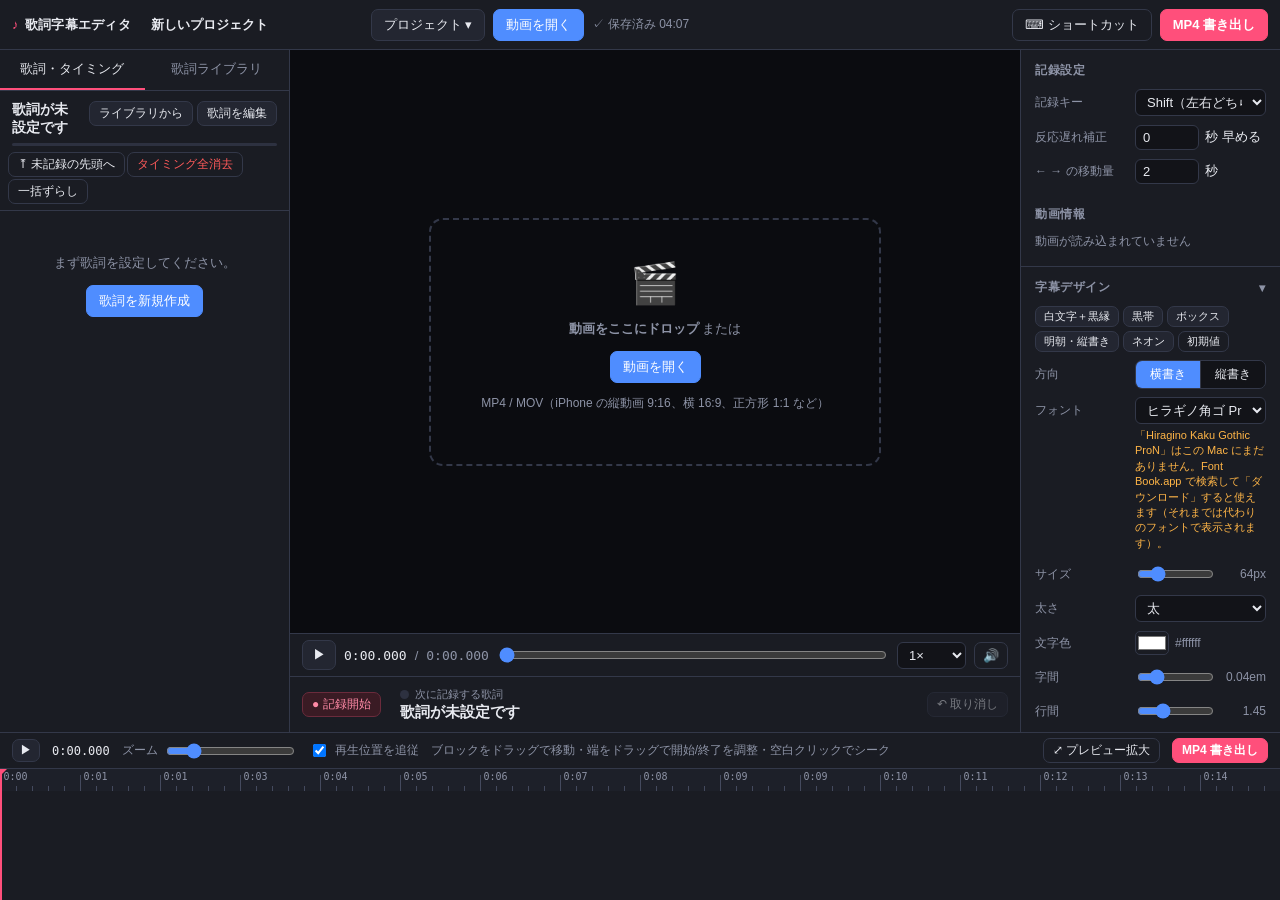
==== index.html @ df675a6c "Add files via upload" ====
<!doctype html>
<html lang="ja">
<head>
<meta charset="utf-8">
<meta name="viewport" content="width=device-width, initial-scale=1, viewport-fit=cover">
<meta name="theme-color" content="#121318">
<meta name="apple-mobile-web-app-capable" content="yes">
<meta name="mobile-web-app-capable" content="yes">
<meta name="apple-mobile-web-app-status-bar-style" content="black-translucent">
<meta name="apple-mobile-web-app-title" content="歌詞字幕">
<link rel="manifest" href="manifest.webmanifest">
<link rel="apple-touch-icon" href="icons/apple-touch-icon.png">
<link rel="icon" type="image/png" href="icons/icon-192.png">
<title>歌詞字幕エディタ</title>
<link rel="stylesheet" href="css/app.css">
<script src="vendor/mp4box.all.min.js"></script>
<script src="vendor/mp4-muxer.min.js"></script>
<script type="module" src="js/app.js"></script>
</head>
<body>
<div id="app">
  <header class="topbar">
    <div class="brand">歌詞字幕エディタ</div>
    <input id="projectName" class="project-name" placeholder="プロジェクト名" title="プロジェクト名">
    <div class="menu-wrap">
      <button id="btnProjectMenu" class="btn">プロジェクト ▾</button>
      <div id="projectMenu" class="menu" hidden>
        <button data-act="newProject">新規プロジェクト</button>
        <button data-act="openProjects">プロジェクトを開く…</button>
        <button data-act="save">保存 <kbd>⌘/Ctrl+S</kbd></button>
        <hr>
        <button data-act="exportJson">プロジェクトをJSONで書き出し</button>
        <button data-act="importJson">JSONから読み込み…</button>
        <hr>
        <button data-act="exportSrt">字幕を SRT で書き出し</button>
        <button data-act="exportAss">字幕を ASS で書き出し</button>
      </div>
    </div>
    <button id="btnOpenVideo" class="btn primary">動画を開く</button>
    <span id="saveState" class="save-state">—</span>
    <div class="spacer"></div>
    <button id="btnHelp" class="btn ghost" title="ショートカット">⌨ ショートカット</button>
    <button id="btnExport" class="btn accent">MP4 書き出し</button>
  </header>

  <main class="workspace">
    <!-- 左：歌詞とタイミング -->
    <aside class="panel left" id="leftPanel">
      <div class="tabs">
        <button class="tab active" data-tab="timing">歌詞・タイミング</button>
        <button class="tab" data-tab="library">歌詞ライブラリ</button>
      </div>
      <section class="tab-body" data-tab="timing">
        <div class="lyric-head">
          <div>
            <div id="lyricTitle" class="lyric-title">歌詞が未設定です</div>
            <div id="recordStatus" class="muted small"></div>
          </div>
          <div class="row-btns">
            <button id="btnPickLyrics" class="btn sm">ライブラリから</button>
            <button id="btnEditLines" class="btn sm">歌詞を編集</button>
          </div>
        </div>
        <div class="progress-line"><div id="recordProgress"></div></div>
        <div class="lyric-tools">
          <button id="btnCursorTop" class="btn sm ghost" title="記録位置を最初の未記録行へ">⤒ 未記録の先頭へ</button>
          <button id="btnClearTimings" class="btn sm ghost danger" title="すべてのタイミングを消去">タイミング全消去</button>
          <button id="btnShiftAll" class="btn sm ghost" title="全タイミングを一括でずらす">一括ずらし</button>
        </div>
        <ol id="lineList" class="line-list"></ol>
        <div id="lineEmpty" class="empty-hint" hidden>
          <p>まず歌詞を設定してください。</p>
          <button class="btn primary" id="btnEmptyNew">歌詞を新規作成</button>
        </div>
      </section>
      <section class="tab-body" data-tab="library" hidden>
        <div class="lib-head">
          <button id="btnNewLyrics" class="btn primary sm">＋ 新しい歌詞</button>
          <input id="libSearch" type="search" placeholder="検索">
        </div>
        <ul id="libraryList" class="lib-list"></ul>
      </section>
    </aside>

    <!-- 中央：プレビュー -->
    <section class="center">
      <div id="stageWrap" class="stage-wrap">
        <div id="stage" class="stage" hidden>
          <video id="video" playsinline preload="auto"></video>
          <div id="overlay" class="overlay"></div>
          <div id="recordFlash" class="record-flash"></div>
          <div class="rec-badge">● REC</div>
        </div>
        <div id="dropHint" class="drop-hint">
          <div class="drop-icon">🎬</div>
          <p><b>動画をここにドロップ</b> または</p>
          <button class="btn primary" id="btnOpenVideo2">動画を開く</button>
          <p class="muted small">MP4 / MOV（iPhone の縦動画 9:16、横 16:9、正方形 1:1 など）</p>
        </div>
        <div id="reloadBanner" class="reload-banner" hidden></div>
      </div>
      <div class="transport">
        <button id="btnPlay" class="btn icon" title="再生/一時停止 (Space)">▶</button>
        <span id="timeCur" class="time">0:00.000</span><span class="muted">/</span><span id="timeDur" class="time muted">0:00.000</span>
        <input id="seek" type="range" min="0" max="1000" step="1" value="0" class="seek">
        <select id="rate" title="再生速度">
          <option value="0.5">0.5×</option><option value="0.75">0.75×</option><option value="1" selected>1×</option><option value="1.25">1.25×</option><option value="1.5">1.5×</option>
        </select>
        <button id="btnMute" class="btn icon ghost" title="ミュート">🔊</button>
      </div>
      <div class="record-bar" id="recordBar">
        <button id="btnRecord" class="btn sm rec">● 記録開始</button>
        <button id="btnTap" class="tap-btn" type="button" tabindex="-1">
          <span class="tap-label"><span class="rec-dot"></span><span id="recordHint">次に記録する歌詞</span><kbd id="recordKeyLabel" hidden>Shift</kbd></span>
          <span id="nextLyric" class="next-lyric">—</span>
        </button>
        <button id="btnUndo" class="btn sm" title="直前の操作を取り消す（⌘/Ctrl+Z）">↶ 取り消し</button>
      </div>
    </section>

    <!-- 右：デザイン -->
    <aside class="panel right" id="rightPanel">
      <div class="panel-title">記録設定</div>
      <div class="style-panel">
        <label class="field"><span>記録キー</span>
          <select id="recordKey">
            <option value="Shift">Shift（左右どちらでも）</option>
            <option value="Enter">Enter</option>
            <option value="KeyJ">J</option>
            <option value="KeyF">F</option>
            <option value="Tab">Tab</option>
          </select>
        </label>
        <label class="field"><span>反応遅れ補正</span>
          <span class="inline"><input id="recordOffset" type="number" step="0.01" min="0" max="1"> 秒 早める</span>
        </label>
        <label class="field"><span>← → の移動量</span>
          <span class="inline"><input id="seekStep" type="number" step="0.5" min="0.1" max="30"> 秒</span>
        </label>
      </div>
      <div class="panel-title">動画情報</div>
      <div id="videoInfo" class="style-panel small muted">動画が読み込まれていません</div>
      <button type="button" class="panel-title collapsible" id="styleTitle" title="クリックで開閉">字幕デザイン<span class="chev">▾</span></button>
      <div id="stylePanel" class="style-panel"></div>
    </aside>
  </main>

  <!-- 下：タイムライン -->
  <footer class="timeline-area">
    <div class="tl-toolbar">
      <button id="btnPlay2" class="btn icon sm" title="再生/一時停止">▶</button>
      <span id="tlTime" class="time small">0:00.000</span>
      <label class="small muted">ズーム <input id="tlZoom" type="range" min="10" max="400" value="80"></label>
      <label class="small muted"><input id="tlFollow" type="checkbox" checked> 再生位置を追従</label>
      <span class="muted small tl-hint">ブロックをドラッグで移動・端をドラッグで開始/終了を調整・空白クリックでシーク</span>
      <div class="spacer"></div>
      <button id="btnCompact" class="btn sm ghost" title="タイムラインを縮めてプレビューを大きくする">⤢ プレビュー拡大</button>
      <button id="btnExport2" class="btn accent sm">MP4 書き出し</button>
    </div>
    <div id="timeline" class="timeline" tabindex="-1">
      <div id="tlInner" class="tl-inner">
        <canvas id="tlRuler" class="tl-ruler"></canvas>
        <canvas id="tlWave" class="tl-wave"></canvas>
        <div id="tlCues" class="tl-cues"></div>
        <div id="tlPlayhead" class="tl-playhead"></div>
      </div>
    </div>
  </footer>
</div>

<!-- モーダル -->
<div id="modal" class="modal" hidden>
  <div class="modal-card" id="modalCard"></div>
</div>
<div id="toast" class="toast"></div>
<input type="file" id="fileVideo" accept="video/mp4,video/quicktime,.mp4,.mov,.m4v" hidden>
<input type="file" id="fileJson" accept="application/json,.json" hidden>
<input type="file" id="fileFont" accept=".ttf,.otf,.woff,.woff2" hidden>
</body>
</html>
---- css/app.css ----
:root {
  --bg: #121318; --bg2: #1a1c23; --bg3: #232631; --bg4: #2d3140; --line: #333849;
  --fg: #e8eaf0; --muted: #8d93a6; --accent: #ff4f7b; --primary: #4f8dff; --ok: #35c98a; --warn: #ffb547; --danger: #ff5a5a;
  --cue: #4f8dff; --cue-sel: #ff4f7b;
  --left-w: 330px; --right-w: 300px; --tl-h: 168px;
  font-family: -apple-system, BlinkMacSystemFont, "Hiragino Sans", "Hiragino Kaku Gothic ProN", "Yu Gothic UI", "Segoe UI", sans-serif;
  font-size: 13px; color: var(--fg); background: var(--bg);
}
* { box-sizing: border-box; }
html, body { margin: 0; height: 100%; background: var(--bg); overflow: hidden; }
button, input, select, textarea { font: inherit; color: inherit; }
[hidden] { display: none !important; }
kbd { font-family: ui-monospace, SFMono-Regular, Menlo, monospace; font-size: 11px; background: var(--bg4); border: 1px solid var(--line); border-bottom-width: 2px; border-radius: 4px; padding: 0 5px; }
.muted { color: var(--muted); }
.small { font-size: 12px; }
.spacer { flex: 1; }

.btn { background: var(--bg3); border: 1px solid var(--line); border-radius: 7px; padding: 6px 12px; cursor: pointer; white-space: nowrap; transition: background .12s, border-color .12s; }
.btn:hover { background: var(--bg4); }
.btn:disabled { opacity: .45; cursor: default; }
.btn.sm { padding: 3px 9px; font-size: 12px; }
.btn.primary { background: var(--primary); border-color: var(--primary); color: #fff; }
.btn.primary:hover { filter: brightness(1.1); }
.btn.accent { background: var(--accent); border-color: var(--accent); color: #fff; font-weight: 600; }
.btn.accent:hover { filter: brightness(1.1); }
.btn.ghost { background: transparent; }
.btn.ghost:hover { background: var(--bg3); }
.btn.danger { color: var(--danger); }
.btn.icon { width: 34px; padding: 5px 0; text-align: center; }
.btn.icon.sm { width: 28px; padding: 2px 0; }
.btn.rec { background: #3a1b24; border-color: #6b2b3c; color: #ff8aa6; }

input[type=text], input[type=number], input[type=search], input:not([type]), select, textarea {
  background: var(--bg); border: 1px solid var(--line); border-radius: 6px; padding: 4px 7px; outline: none;
}
input:focus, select:focus, textarea:focus { border-color: var(--primary); }
input[type=range] { accent-color: var(--primary); }
input[type=color] { width: 34px; height: 24px; padding: 0; border: 1px solid var(--line); border-radius: 5px; background: none; cursor: pointer; }

#app { display: grid; grid-template-rows: 50px 1fr var(--tl-h); grid-template-columns: minmax(0, 1fr); height: 100vh; height: 100dvh; padding: env(safe-area-inset-top) env(safe-area-inset-right) 0 env(safe-area-inset-left); }

/* ヘッダー */
.topbar { display: flex; align-items: center; gap: 8px; padding: 0 12px; background: var(--bg2); border-bottom: 1px solid var(--line); min-width: 0; }
.brand { font-weight: 700; letter-spacing: .02em; margin-right: 4px; white-space: nowrap; }
.brand::before { content: "♪"; color: var(--accent); margin-right: 6px; }
.project-name { width: 220px; min-width: 80px; background: transparent !important; border-color: transparent !important; font-weight: 600; }
.project-name:hover, .project-name:focus { border-color: var(--line) !important; background: var(--bg) !important; }
.save-state { color: var(--muted); font-size: 12px; white-space: nowrap; }
.save-state.dirty { color: var(--warn); }
.menu-wrap { position: relative; }
.menu { position: absolute; top: 110%; left: 0; z-index: 50; background: var(--bg3); border: 1px solid var(--line); border-radius: 8px; padding: 5px; min-width: 250px; box-shadow: 0 10px 30px #0008; }
.menu button { display: flex; justify-content: space-between; width: 100%; text-align: left; background: none; border: 0; padding: 7px 10px; border-radius: 5px; cursor: pointer; }
.menu button:hover { background: var(--bg4); }
.menu hr { border: 0; border-top: 1px solid var(--line); margin: 4px 0; }

/* ワークスペース */
.workspace { display: flex; min-height: 0; }
.panel { background: var(--bg2); display: flex; flex-direction: column; min-height: 0; overflow: hidden; }
.panel.left { width: var(--left-w); border-right: 1px solid var(--line); flex-shrink: 0; }
.panel.right { width: var(--right-w); border-left: 1px solid var(--line); overflow-y: auto; flex-shrink: 0; }
.tabs { display: flex; border-bottom: 1px solid var(--line); }
.tab { flex: 1; background: none; border: 0; border-bottom: 2px solid transparent; padding: 10px 0; cursor: pointer; color: var(--muted); }
.tab.active { color: var(--fg); border-bottom-color: var(--accent); }
.tab-body { display: flex; flex-direction: column; flex: 1; min-height: 0; }
.panel-title { font-weight: 700; padding: 12px 14px 6px; font-size: 12px; color: var(--muted); letter-spacing: .05em; }

/* 歌詞・タイミング */
.lyric-head { display: flex; justify-content: space-between; gap: 8px; padding: 10px 12px 6px; align-items: flex-start; }
.lyric-title { font-weight: 700; font-size: 14px; word-break: break-all; }
.row-btns { display: flex; gap: 4px; flex-shrink: 0; }
.progress-line { height: 3px; background: var(--bg4); margin: 0 12px; border-radius: 2px; overflow: hidden; }
.progress-line > div { height: 100%; background: var(--ok); width: 0; transition: width .2s; }
.lyric-tools { display: flex; gap: 2px; padding: 6px 8px; border-bottom: 1px solid var(--line); flex-wrap: wrap; }
.line-list { list-style: none; margin: 0; padding: 4px 6px 30px; overflow-y: auto; flex: 1; }
.line { border-radius: 7px; padding: 6px 8px; margin: 2px 0; cursor: pointer; border: 1px solid transparent; position: relative; }
.line:hover { background: var(--bg3); }
.line.selected { background: var(--bg3); border-color: var(--line); }
.line.cursor { box-shadow: inset 3px 0 0 var(--accent); }
.line.active { background: #1f2c45; }
.line.dragging { opacity: .4; }
.line.drop-before { border-top: 2px solid var(--primary); }
.line-main { display: flex; gap: 8px; align-items: baseline; }
.line-no { color: var(--muted); font-size: 11px; width: 22px; text-align: right; flex-shrink: 0; font-variant-numeric: tabular-nums; }
.line-dot { width: 8px; height: 8px; border-radius: 50%; background: var(--bg4); flex-shrink: 0; align-self: center; }
.line.recorded .line-dot { background: var(--ok); }
.line.cursor .line-dot { background: var(--accent); animation: pulse 1.2s infinite; }
@keyframes pulse { 50% { opacity: .35; } }
.line-text { flex: 1; word-break: break-all; line-height: 1.45; }
.line-time { font-family: ui-monospace, Menlo, monospace; font-size: 11px; color: var(--muted); white-space: nowrap; font-variant-numeric: tabular-nums; }
.line.recorded .line-time { color: #9fd9bf; }
.line-handle { cursor: grab; color: var(--muted); padding: 0 2px; user-select: none; }
.line-edit { margin-top: 7px; display: grid; gap: 6px; cursor: default; }
.adj { display: grid; grid-template-columns: 34px 1fr; align-items: center; gap: 6px; }
.adj-label { color: var(--muted); font-size: 11px; }
.adj-row { display: flex; gap: 3px; align-items: center; flex-wrap: wrap; }
.adj-row input { width: 78px; font-family: ui-monospace, Menlo, monospace; font-size: 12px; text-align: center; }
.adj-row .btn { padding: 2px 6px; font-size: 11px; }
.line-actions { display: flex; gap: 3px; flex-wrap: wrap; }
.line-actions .btn { padding: 2px 7px; font-size: 11px; }
.inline-edit { width: 100%; }
.empty-hint { padding: 30px 16px; text-align: center; color: var(--muted); }

/* ライブラリ */
.lib-head { display: flex; gap: 6px; padding: 10px; border-bottom: 1px solid var(--line); }
.lib-head input { flex: 1; min-width: 0; }
.lib-list { list-style: none; margin: 0; padding: 6px; overflow-y: auto; flex: 1; }
.lib-item { padding: 9px 10px; border-radius: 8px; border: 1px solid var(--line); margin-bottom: 6px; background: var(--bg); }
.lib-item.in-use { border-color: var(--primary); }
.lib-item-title { font-weight: 700; word-break: break-all; }
.lib-item-sub { color: var(--muted); font-size: 11px; margin: 2px 0 6px; }
.lib-item-preview { color: var(--muted); font-size: 12px; white-space: nowrap; overflow: hidden; text-overflow: ellipsis; margin-bottom: 7px; }
.lib-item-btns { display: flex; gap: 3px; flex-wrap: wrap; }
.lib-item-btns .btn { padding: 2px 7px; font-size: 11px; }

/* 中央 */
.center { flex: 1; display: flex; flex-direction: column; min-width: 0; min-height: 0; background: #0b0c10; }
.stage-wrap { flex: 1; position: relative; min-height: 0; display: flex; align-items: center; justify-content: center; overflow: hidden; padding: 10px; }
.stage { position: relative; background: #000; box-shadow: 0 0 0 1px #ffffff14, 0 10px 40px #000a; overflow: hidden; }
.stage video { position: absolute; inset: 0; width: 100%; height: 100%; object-fit: fill; display: block; }
.overlay { position: absolute; inset: 0; pointer-events: none; overflow: hidden; }
.overlay .cue { position: absolute; transform-origin: center center; will-change: transform, opacity; }
.record-flash { position: absolute; inset: 0; pointer-events: none; box-shadow: inset 0 0 0 0 var(--accent); transition: box-shadow .35s; }
.record-flash.on { box-shadow: inset 0 0 0 4px var(--accent); transition: none; }
.drop-hint { text-align: center; color: var(--muted); border: 2px dashed var(--line); border-radius: 14px; padding: 40px 50px; }
.drop-hint .drop-icon { font-size: 40px; }
.stage-wrap.dragover .drop-hint, .stage-wrap.dragover .stage { outline: 3px dashed var(--primary); }
.reload-banner { position: absolute; top: 12px; left: 50%; transform: translateX(-50%); background: #3b2f12; border: 1px solid #806221; color: #ffe2a3; padding: 10px 14px; border-radius: 9px; display: flex; gap: 10px; align-items: center; z-index: 5; max-width: 90%; flex-wrap: wrap; }
.transport { display: flex; align-items: center; gap: 8px; padding: 6px 12px; background: var(--bg2); border-top: 1px solid var(--line); }
.time { font-family: ui-monospace, Menlo, monospace; font-variant-numeric: tabular-nums; }
.seek { flex: 1; min-width: 60px; }
.record-bar { display: flex; align-items: stretch; gap: 8px; padding: 6px 12px; background: var(--bg2); border-top: 1px solid var(--line); min-height: 44px; }
.record-bar > .btn { align-self: center; }
.record-bar.done .next-lyric { color: var(--ok); }
/* 次の歌詞の表示 兼 記録ボタン（記録モード中だけ押せる） */
.tap-btn { flex: 1; min-width: 0; display: flex; flex-direction: column; justify-content: center; gap: 1px; text-align: left; background: transparent; border: 1px solid transparent; border-radius: 9px; padding: 3px 10px; pointer-events: none; touch-action: manipulation; -webkit-user-select: none; user-select: none; -webkit-tap-highlight-color: transparent; }
.tap-label { display: flex; align-items: center; gap: 6px; font-size: 11px; color: var(--muted); }
#app.recording .tap-btn { pointer-events: auto; cursor: pointer; background: #4a1a2b; border-color: var(--accent); }
#app.recording .tap-btn:active { background: var(--accent); transform: scale(.985); }
#app.recording .tap-label { color: #ffb3c6; font-weight: 700; }
.rec-key { color: var(--muted); font-size: 12px; white-space: nowrap; display: flex; align-items: center; gap: 6px; }
.rec-dot { width: 9px; height: 9px; border-radius: 50%; background: var(--bg4); }
#app.recording .rec-dot { background: var(--accent); animation: pulse 1s infinite; }
#app.recording .record-bar { background: #2a1820; border-top-color: #6b2b3c; }
#app.recording .next-lyric { white-space: normal; }
#app.recording .btn.rec { background: var(--accent); border-color: var(--accent); color: #fff; }
.rec-badge { position: absolute; top: 10px; left: 10px; background: var(--accent); color: #fff; font-weight: 700; font-size: 12px; padding: 3px 8px; border-radius: 5px; pointer-events: none; display: none; animation: pulse 1.2s infinite; }
#app.recording .rec-badge { display: block; }
#app.recording .stage { box-shadow: 0 0 0 2px var(--accent), 0 10px 40px #000a; }
.next-lyric { flex: 1; font-size: 15px; font-weight: 600; white-space: nowrap; overflow: hidden; text-overflow: ellipsis; }

/* 右：スタイル */
.style-panel { padding: 4px 14px 10px; display: grid; gap: 8px; }
.field { display: grid; grid-template-columns: 92px 1fr; align-items: center; gap: 8px; min-height: 26px; }
.field > span:first-child { color: var(--muted); font-size: 12px; }
.field select, .field input[type=text] { width: 100%; min-width: 0; }
.inline { display: flex; align-items: center; gap: 6px; min-width: 0; }
.inline input[type=range] { flex: 1; min-width: 0; }
.inline input[type=number] { width: 64px; }
.inline .val { width: 44px; text-align: right; font-variant-numeric: tabular-nums; color: var(--muted); font-size: 12px; }
.seg { display: flex; border: 1px solid var(--line); border-radius: 7px; overflow: hidden; }
.seg button { flex: 1; background: var(--bg); border: 0; padding: 5px 4px; cursor: pointer; font-size: 12px; }
.seg button + button { border-left: 1px solid var(--line); }
.seg button.on { background: var(--primary); color: #fff; }
.sub-title { font-size: 11px; color: var(--muted); border-top: 1px solid var(--line); padding-top: 8px; margin-top: 2px; font-weight: 700; }
.pos-pad { position: relative; width: 100%; aspect-ratio: 16/10; background: var(--bg); border: 1px solid var(--line); border-radius: 7px; cursor: crosshair; }
.pos-pad .dot { position: absolute; width: 12px; height: 12px; margin: -6px 0 0 -6px; border-radius: 50%; background: var(--accent); box-shadow: 0 0 0 3px #ff4f7b44; pointer-events: none; }
.pos-pad::before, .pos-pad::after { content: ""; position: absolute; background: var(--line); }
.pos-pad::before { left: 50%; top: 0; bottom: 0; width: 1px; }
.pos-pad::after { top: 50%; left: 0; right: 0; height: 1px; }
.preset-row { display: flex; flex-wrap: wrap; gap: 4px; }
.preset-row .btn { padding: 2px 8px; font-size: 11px; }
.preset-row .btn.preset.on { background: var(--primary); border-color: var(--primary); color: #fff; }
.preset-row .btn.preset.on::before { content: "✓ "; }
.panel-title.collapsible { display: flex; justify-content: space-between; align-items: center; width: 100%; background: none; border: 0; border-top: 1px solid var(--line); margin-top: 6px; padding-top: 12px; cursor: pointer; text-align: left; }
.panel-title.collapsible:hover { color: var(--fg); }
.panel-title.collapsible .chev { transition: transform .15s; }
.panel-title.collapsible.closed .chev { transform: rotate(-90deg); }
.font-note { font-size: 11px; color: var(--warn); margin: -4px 0 2px 100px; line-height: 1.4; }

/* タイムライン */
.timeline-area { background: var(--bg2); border-top: 1px solid var(--line); display: flex; flex-direction: column; min-height: 0; }
.tl-toolbar { display: flex; align-items: center; gap: 12px; padding: 5px 12px; border-bottom: 1px solid var(--line); }
.tl-toolbar label { display: flex; align-items: center; gap: 6px; white-space: nowrap; }
.tl-hint { white-space: nowrap; overflow: hidden; text-overflow: ellipsis; min-width: 0; }
.timeline { touch-action: pan-x; flex: 1; overflow-x: auto; overflow-y: hidden; position: relative; outline: none; }
.tl-inner { position: relative; height: 100%; min-width: 100%; }
.tl-ruler { position: absolute; top: 0; left: 0; height: 22px; display: block; }
.tl-wave { position: absolute; top: 22px; left: 0; height: 38px; display: block; opacity: .8; }
.tl-cues { position: absolute; top: 64px; left: 0; right: 0; bottom: 6px; }
.tl-cue { touch-action: none; position: absolute; top: 0; bottom: 0; background: #284477; border: 1px solid var(--cue); border-radius: 5px; color: #dfe9ff; font-size: 12px; padding: 4px 8px; overflow: hidden; white-space: nowrap; text-overflow: ellipsis; cursor: grab; user-select: none; }
.tl-cue.auto-end { border-right-style: dashed; }
.tl-cue.sel { background: #5a2236; border-color: var(--cue-sel); color: #fff; z-index: 2; }
.tl-cue.active { box-shadow: 0 0 0 2px #fff6; }
.tl-cue .h { position: absolute; top: 0; bottom: 0; width: 7px; cursor: ew-resize; }
.tl-cue .h.l { left: 0; } .tl-cue .h.r { right: 0; }
.tl-cue .h:hover { background: #fff3; }
.tl-cue .n { color: #9fb7e8; margin-right: 6px; font-size: 10px; }
.tl-playhead { position: absolute; top: 0; bottom: 0; width: 2px; background: var(--accent); pointer-events: none; z-index: 5; }
.tl-playhead::before { content: ""; position: absolute; top: 0; left: -5px; border: 6px solid transparent; border-top-color: var(--accent); }

#app.compact { --tl-h: 92px; }
#app.compact .tl-wave { display: none; }
#app.compact .tl-cues { top: 26px; bottom: 4px; }
#app.compact .tl-hint { display: none; }

/* モーダル・トースト */
.modal { position: fixed; inset: 0; background: #000a; display: flex; align-items: center; justify-content: center; z-index: 100; padding: 16px; }
.modal-card { background: var(--bg2); border: 1px solid var(--line); border-radius: 14px; width: min(640px, 100%); max-height: calc(100vh - 32px); display: flex; flex-direction: column; box-shadow: 0 20px 60px #000c; }
.modal-card.wide { width: min(860px, 100%); }
.modal-head { padding: 14px 18px; border-bottom: 1px solid var(--line); font-weight: 700; font-size: 15px; display: flex; justify-content: space-between; align-items: center; }
.modal-body { padding: 16px 18px; overflow-y: auto; display: grid; gap: 12px; }
.modal-foot { padding: 12px 18px; border-top: 1px solid var(--line); display: flex; gap: 8px; justify-content: flex-end; align-items: center; flex-wrap: wrap; }
.modal-body label.block { display: grid; gap: 5px; }
.modal-body label.block > span { color: var(--muted); font-size: 12px; }
.modal-body textarea { width: 100%; min-height: 300px; resize: vertical; line-height: 1.7; font-size: 14px; }
.modal-body input[type=text], .modal-body input:not([type]) { width: 100%; }
.bar { height: 10px; background: var(--bg4); border-radius: 5px; overflow: hidden; }
.bar > div { height: 100%; width: 0; background: linear-gradient(90deg, var(--primary), var(--accent)); transition: width .2s; }
.export-log { font-family: ui-monospace, Menlo, monospace; font-size: 11px; color: var(--muted); background: var(--bg); border-radius: 6px; padding: 8px; max-height: 120px; overflow: auto; white-space: pre-wrap; }
.kbd-table { width: 100%; border-collapse: collapse; }
.kbd-table td { padding: 6px 4px; border-bottom: 1px solid var(--line); }
.kbd-table td:first-child { width: 170px; }
.proj-list { list-style: none; margin: 0; padding: 0; display: grid; gap: 6px; }
.proj-list li { display: flex; gap: 8px; align-items: center; padding: 8px 10px; border: 1px solid var(--line); border-radius: 8px; background: var(--bg); }
.proj-list li.current { border-color: var(--primary); }
.proj-list .grow { flex: 1; min-width: 0; }
.toast { position: fixed; left: 50%; bottom: calc(var(--tl-h) + 20px); transform: translateX(-50%) translateY(10px); background: var(--bg4); border: 1px solid var(--line); padding: 9px 16px; border-radius: 9px; opacity: 0; pointer-events: none; transition: opacity .2s, transform .2s; z-index: 200; box-shadow: 0 8px 24px #0009; max-width: 90vw; }
.toast.show { opacity: 1; transform: translateX(-50%); }
.toast.err { border-color: var(--danger); color: #ffc2c2; }

/* レスポンシブ */
@media (max-width: 1280px) { :root { --left-w: 290px; --right-w: 260px; } }
@media (max-width: 1050px) {
  html, body { overflow: auto; }
  #app { display: flex; flex-direction: column; height: auto; min-height: 100vh; }
  .topbar { flex-wrap: wrap; padding: 8px 12px; min-height: 50px; }
  .workspace { display: contents; }
  .center { order: 1; height: 78vh; min-height: 480px; flex: none; }
  .timeline-area { order: 2; height: var(--tl-h); flex: none; }
  .panel.left { order: 3; width: 100%; height: 60vh; border-right: 0; border-top: 1px solid var(--line); flex: none; }
  .panel.right { order: 4; width: 100%; border-left: 0; border-top: 1px solid var(--line); overflow: visible; flex: none; }
  .tl-hint { display: none; }
}

.install-hint { position: fixed; left: 8px; right: 8px; bottom: calc(8px + env(safe-area-inset-bottom)); z-index: 150; display: flex; gap: 10px; align-items: flex-start; background: #1f2c45; border: 1px solid var(--primary); border-radius: 12px; padding: 12px; font-size: 13px; line-height: 1.5; box-shadow: 0 10px 30px #000a; }
.install-hint > div { flex: 1; }

/* スマートフォン（iPhone 縦持ちなど） */
@media (max-width: 700px) {
  :root { --tl-h: 120px; font-size: 14px; }
  .brand, #saveState, #btnHelp { display: none; }
  .topbar { gap: 6px; padding: 6px 8px; }
  .project-name { flex: 1 1 100%; order: -1; width: auto; font-size: 15px; }
  .topbar .btn { padding: 7px 10px; }
  .topbar .spacer { display: none; }
  #btnExport { margin-left: auto; }
  .center { height: auto; min-height: 0; }
  .stage-wrap { height: 52vh; height: 52dvh; min-height: 300px; flex: none; padding: 6px; }
  .transport { flex-wrap: wrap; gap: 6px; padding: 6px 8px; }
  .transport .seek { order: 5; flex: 1 1 100%; height: 28px; }
  .record-bar { flex-wrap: wrap; padding: 8px; position: sticky; bottom: 0; z-index: 20; padding-bottom: calc(8px + env(safe-area-inset-bottom)); }
  .tap-btn { order: 3; flex: 1 1 100%; min-height: 56px; }
  #app.recording .tap-btn { min-height: 96px; }
  #app.recording .next-lyric { font-size: 18px; }
  .record-bar > .btn { padding: 8px 14px; font-size: 14px; }
  #btnUndo { margin-left: auto; }
  .tl-toolbar { flex-wrap: wrap; gap: 8px; padding: 5px 8px; }
  .tl-toolbar label:first-of-type { display: none; }
  .panel.left { height: 70vh; height: 70dvh; }
  .line { padding: 9px 8px; }
  .line-handle { display: none; }
  .adj { grid-template-columns: 1fr; gap: 3px; }
  .adj-row .btn { padding: 6px 8px; font-size: 13px; }
  .adj-row input { width: 92px; }
  .line-actions .btn { padding: 6px 9px; font-size: 13px; }
  /* iOS で入力時に画面がズームされないよう 16px 以上にする */
  input, select, textarea { font-size: 16px !important; }
  .field { grid-template-columns: 84px 1fr; }
  .font-note { margin-left: 0; }
  .modal { padding: 0; align-items: flex-end; }
  .modal-card, .modal-card.wide { width: 100%; max-height: 92dvh; border-radius: 16px 16px 0 0; }
  .modal-foot { padding-bottom: calc(12px + env(safe-area-inset-bottom)); }
  .modal-body textarea { min-height: 40dvh; }
  .toast { top: calc(10px + env(safe-area-inset-top)); bottom: auto; }
  #btnPlay2, #tlTime, #btnExport2 { display: none; }
  .kbd-table td:first-child { width: 110px; }
}
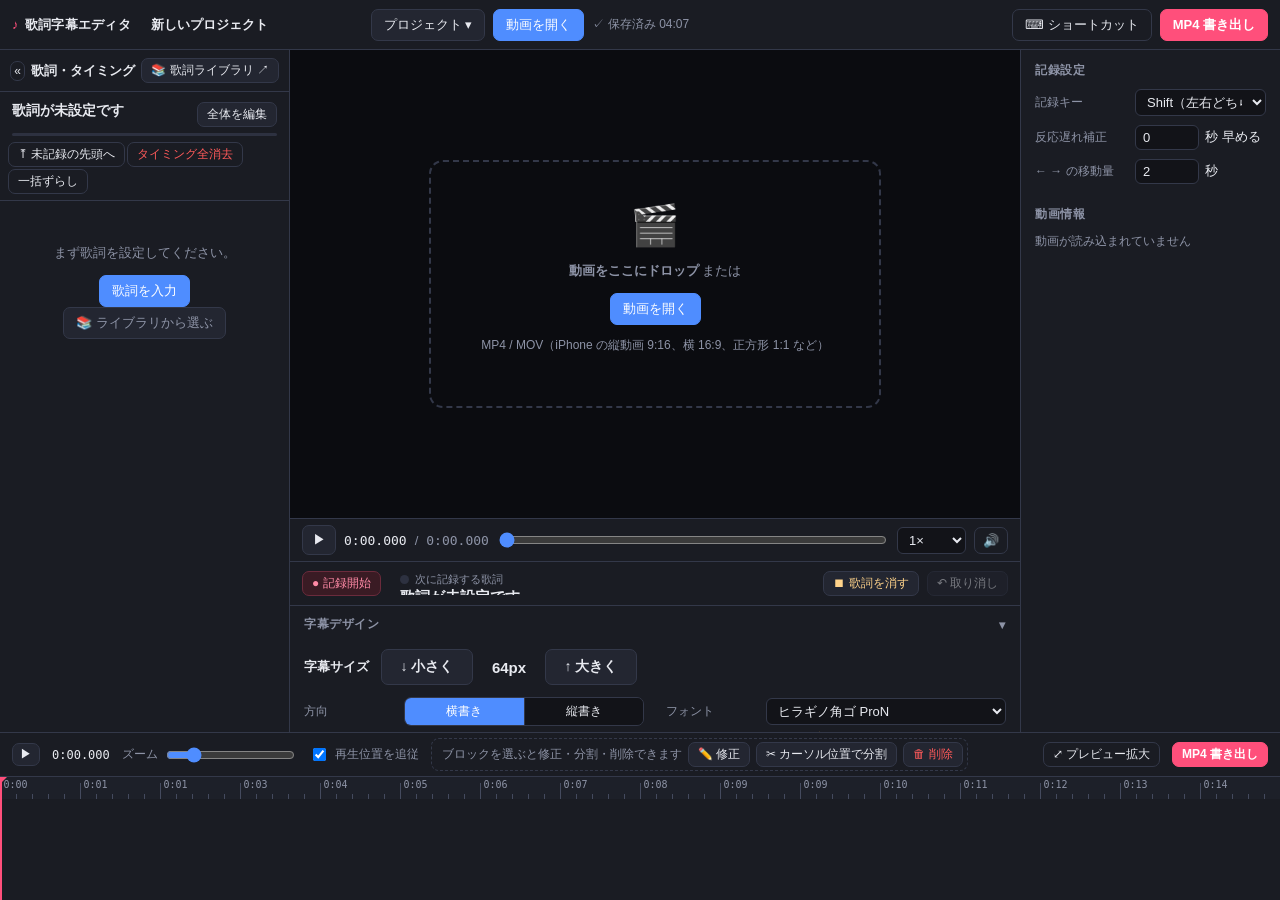
==== commit 0c2f8ed0: "Add files via upload" ====
--- a/index.html
+++ b/index.html
@@ -46,9 +46,10 @@
   <main class="workspace">
     <!-- 左：歌詞とタイミング -->
     <aside class="panel left" id="leftPanel">
-      <div class="tabs">
-        <button class="tab active" data-tab="timing">歌詞・タイミング</button>
-        <button class="tab" data-tab="library">歌詞ライブラリ</button>
+      <div class="left-head">
+        <button id="btnCollapseLeft" class="btn icon sm ghost" title="歌詞・タイミングを縮小 / 展開">«</button>
+        <span class="left-title">歌詞・タイミング</span>
+        <button id="btnOpenLibrary" class="btn sm" title="歌詞ライブラリを別タブで開く">📚 歌詞ライブラリ ↗</button>
       </div>
       <section class="tab-body" data-tab="timing">
         <div class="lyric-head">
@@ -57,8 +58,7 @@
             <div id="recordStatus" class="muted small"></div>
           </div>
           <div class="row-btns">
-            <button id="btnPickLyrics" class="btn sm">ライブラリから</button>
-            <button id="btnEditLines" class="btn sm">歌詞を編集</button>
+            <button id="btnEditLines" class="btn sm" title="歌詞全体をテキストで編集">全体を編集</button>
           </div>
         </div>
         <div class="progress-line"><div id="recordProgress"></div></div>
@@ -70,15 +70,9 @@
         <ol id="lineList" class="line-list"></ol>
         <div id="lineEmpty" class="empty-hint" hidden>
           <p>まず歌詞を設定してください。</p>
-          <button class="btn primary" id="btnEmptyNew">歌詞を新規作成</button>
+          <button class="btn primary" id="btnEmptyNew">歌詞を入力</button>
+          <button class="btn" id="btnEmptyLib">📚 ライブラリから選ぶ</button>
         </div>
-      </section>
-      <section class="tab-body" data-tab="library" hidden>
-        <div class="lib-head">
-          <button id="btnNewLyrics" class="btn primary sm">＋ 新しい歌詞</button>
-          <input id="libSearch" type="search" placeholder="検索">
-        </div>
-        <ul id="libraryList" class="lib-list"></ul>
       </section>
     </aside>
 
@@ -114,7 +108,12 @@
           <span class="tap-label"><span class="rec-dot"></span><span id="recordHint">次に記録する歌詞</span><kbd id="recordKeyLabel" hidden>Shift</kbd></span>
           <span id="nextLyric" class="next-lyric">—</span>
         </button>
+        <button id="btnHideLyric" class="btn sm hide-btn" title="表示中の歌詞をこの時刻で消す（間奏など）。キーボードは E">⏹ 歌詞を消す</button>
         <button id="btnUndo" class="btn sm" title="直前の操作を取り消す（⌘/Ctrl+Z）">↶ 取り消し</button>
+      </div>
+      <div class="design-dock" id="designDock">
+        <button type="button" class="panel-title collapsible" id="styleTitle" title="クリックで開閉">字幕デザイン<span class="chev">▾</span></button>
+        <div id="stylePanel" class="style-panel"></div>
       </div>
     </section>
 
@@ -140,8 +139,6 @@
       </div>
       <div class="panel-title">動画情報</div>
       <div id="videoInfo" class="style-panel small muted">動画が読み込まれていません</div>
-      <button type="button" class="panel-title collapsible" id="styleTitle" title="クリックで開閉">字幕デザイン<span class="chev">▾</span></button>
-      <div id="stylePanel" class="style-panel"></div>
     </aside>
   </main>
 
@@ -152,7 +149,12 @@
       <span id="tlTime" class="time small">0:00.000</span>
       <label class="small muted">ズーム <input id="tlZoom" type="range" min="10" max="400" value="80"></label>
       <label class="small muted"><input id="tlFollow" type="checkbox" checked> 再生位置を追従</label>
-      <span class="muted small tl-hint">ブロックをドラッグで移動・端をドラッグで開始/終了を調整・空白クリックでシーク</span>
+      <div class="tl-sel" id="tlSel">
+        <span class="tl-sel-label" id="tlSelLabel">ブロックを選ぶと修正・分割・削除できます</span>
+        <button id="btnCueEdit" class="btn sm" title="選んだ歌詞の文字を修正">✏️ 修正</button>
+        <button id="btnCueSplit" class="btn sm" title="選んだブロックを赤い線（再生位置）の位置で2つのブロックに分ける">✂ カーソル位置で分割</button>
+        <button id="btnCueDelete" class="btn sm danger" title="選んだ歌詞を削除">🗑 削除</button>
+      </div>
       <div class="spacer"></div>
       <button id="btnCompact" class="btn sm ghost" title="タイムラインを縮めてプレビューを大きくする">⤢ プレビュー拡大</button>
       <button id="btnExport2" class="btn accent sm">MP4 書き出し</button>
--- a/css/app.css
+++ b/css/app.css
@@ -58,11 +58,21 @@
 .panel { background: var(--bg2); display: flex; flex-direction: column; min-height: 0; overflow: hidden; }
 .panel.left { width: var(--left-w); border-right: 1px solid var(--line); flex-shrink: 0; }
 .panel.right { width: var(--right-w); border-left: 1px solid var(--line); overflow-y: auto; flex-shrink: 0; }
-.tabs { display: flex; border-bottom: 1px solid var(--line); }
-.tab { flex: 1; background: none; border: 0; border-bottom: 2px solid transparent; padding: 10px 0; cursor: pointer; color: var(--muted); }
-.tab.active { color: var(--fg); border-bottom-color: var(--accent); }
 .tab-body { display: flex; flex-direction: column; flex: 1; min-height: 0; }
 .panel-title { font-weight: 700; padding: 12px 14px 6px; font-size: 12px; color: var(--muted); letter-spacing: .05em; }
+
+/* 歌詞・タイミング（見出し・縮小表示） */
+.left-head { display: flex; align-items: center; gap: 6px; padding: 8px 10px; border-bottom: 1px solid var(--line); }
+.left-title { flex: 1; font-weight: 700; white-space: nowrap; }
+#app.left-collapsed .panel.left { width: 44px; cursor: pointer; }
+#app.left-collapsed .panel.left .tab-body, #app.left-collapsed #btnOpenLibrary { display: none; }
+#app.left-collapsed .left-head { flex-direction: column; border-bottom: 0; padding: 8px 4px; height: 100%; }
+#app.left-collapsed .left-title { writing-mode: vertical-rl; flex: none; color: var(--muted); letter-spacing: .1em; }
+.text-edit { flex: 1; display: grid; gap: 6px; min-width: 0; }
+.text-edit-btns { display: flex; gap: 4px; flex-wrap: wrap; }
+.line-actions + .line-actions { border-top: 1px dashed var(--line); padding-top: 6px; }
+.hide-btn { color: #ffd38a; }
+#app.recording .hide-btn { background: #3b2f12; border-color: #806221; }
 
 /* 歌詞・タイミング */
 .lyric-head { display: flex; justify-content: space-between; gap: 8px; padding: 10px 12px 6px; align-items: flex-start; }
@@ -112,6 +122,16 @@
 .lib-item-btns { display: flex; gap: 3px; flex-wrap: wrap; }
 .lib-item-btns .btn { padding: 2px 7px; font-size: 11px; }
 
+/* 歌詞ライブラリ（別ページ） */
+body.page-library { overflow: auto; }
+.lib-topbar { position: sticky; top: 0; z-index: 10; padding-top: env(safe-area-inset-top); min-height: 54px; }
+.lib-topbar a.btn { text-decoration: none; color: var(--fg); }
+.lib-page { max-width: 1100px; margin: 0 auto; padding: 16px; padding-bottom: calc(24px + env(safe-area-inset-bottom)); }
+.lib-page-head { display: flex; gap: 10px; align-items: center; margin-bottom: 12px; }
+.lib-page-head input { flex: 1; min-width: 0; }
+.lib-grid { display: grid; grid-template-columns: repeat(auto-fill, minmax(300px, 1fr)); gap: 10px; padding: 0; overflow: visible; }
+.lib-grid .lib-item { margin: 0; }
+
 /* 中央 */
 .center { flex: 1; display: flex; flex-direction: column; min-width: 0; min-height: 0; background: #0b0c10; }
 .stage-wrap { flex: 1; position: relative; min-height: 0; display: flex; align-items: center; justify-content: center; overflow: hidden; padding: 10px; }
@@ -148,6 +168,18 @@
 #app.recording .stage { box-shadow: 0 0 0 2px var(--accent), 0 10px 40px #000a; }
 .next-lyric { flex: 1; font-size: 15px; font-weight: 600; white-space: nowrap; overflow: hidden; text-overflow: ellipsis; }
 
+/* 字幕デザイン（動画のすぐ下） */
+/* PC：プレビューの高さを優先し、残りの高さで字幕デザインをスクロール表示する */
+.design-dock { flex: 0 1 auto; min-height: 44px; max-height: 42vh; overflow-y: auto; background: var(--bg2); border-top: 1px solid var(--line); }
+.center > .stage-wrap { min-height: min(52vh, 560px); }
+.design-dock .panel-title.collapsible { margin-top: 0; border-top: 0; padding: 10px 14px; position: sticky; top: 0; background: var(--bg2); z-index: 2; }
+.design-dock .style-panel { grid-template-columns: repeat(auto-fill, minmax(290px, 1fr)); column-gap: 22px; padding-bottom: 14px; }
+.design-dock .sub-title, .design-dock .preset-row, .design-dock .font-note, .design-dock .size-step { grid-column: 1 / -1; }
+.size-step { display: flex; align-items: center; gap: 8px; padding: 2px 0 4px; }
+.size-step-label { font-weight: 700; margin-right: 4px; }
+.size-btn { min-width: 92px; padding: 8px 12px; font-size: 14px; font-weight: 700; touch-action: manipulation; }
+.size-val { min-width: 56px; text-align: center; font-variant-numeric: tabular-nums; font-weight: 700; font-size: 15px; }
+
 /* 右：スタイル */
 .style-panel { padding: 4px 14px 10px; display: grid; gap: 8px; }
 .field { display: grid; grid-template-columns: 92px 1fr; align-items: center; gap: 8px; min-height: 26px; }
@@ -179,9 +211,13 @@
 
 /* タイムライン */
 .timeline-area { background: var(--bg2); border-top: 1px solid var(--line); display: flex; flex-direction: column; min-height: 0; }
-.tl-toolbar { display: flex; align-items: center; gap: 12px; padding: 5px 12px; border-bottom: 1px solid var(--line); }
+.tl-toolbar { display: flex; align-items: center; gap: 12px; padding: 5px 12px; border-bottom: 1px solid var(--line); flex-wrap: wrap; row-gap: 5px; }
 .tl-toolbar label { display: flex; align-items: center; gap: 6px; white-space: nowrap; }
-.tl-hint { white-space: nowrap; overflow: hidden; text-overflow: ellipsis; min-width: 0; }
+.tl-sel { display: flex; align-items: center; gap: 6px; min-width: 0; flex: 0 1 auto; padding: 3px 4px 3px 10px; border: 1px dashed var(--line); border-radius: 8px; }
+.tl-sel.active { border-style: solid; border-color: var(--cue-sel); background: #2a1820; }
+.tl-sel-label { font-size: 12px; color: var(--muted); white-space: nowrap; overflow: hidden; text-overflow: ellipsis; max-width: 260px; }
+.tl-sel.active .tl-sel-label { color: var(--fg); font-weight: 600; }
+
 .timeline { touch-action: pan-x; flex: 1; overflow-x: auto; overflow-y: hidden; position: relative; outline: none; }
 .tl-inner { position: relative; height: 100%; min-width: 100%; }
 .tl-ruler { position: absolute; top: 0; left: 0; height: 22px; display: block; }
@@ -201,7 +237,6 @@
 #app.compact { --tl-h: 92px; }
 #app.compact .tl-wave { display: none; }
 #app.compact .tl-cues { top: 26px; bottom: 4px; }
-#app.compact .tl-hint { display: none; }
 
 /* モーダル・トースト */
 .modal { position: fixed; inset: 0; background: #000a; display: flex; align-items: center; justify-content: center; z-index: 100; padding: 16px; }
@@ -235,11 +270,13 @@
   #app { display: flex; flex-direction: column; height: auto; min-height: 100vh; }
   .topbar { flex-wrap: wrap; padding: 8px 12px; min-height: 50px; }
   .workspace { display: contents; }
-  .center { order: 1; height: 78vh; min-height: 480px; flex: none; }
+  .center { order: 1; height: auto; flex: none; }
+  .stage-wrap { height: 64vh; height: 64dvh; min-height: 420px; flex: none; }
+  .design-dock { max-height: none; min-height: 0; }
+  .center > .stage-wrap { min-height: 420px; }
   .timeline-area { order: 2; height: var(--tl-h); flex: none; }
   .panel.left { order: 3; width: 100%; height: 60vh; border-right: 0; border-top: 1px solid var(--line); flex: none; }
   .panel.right { order: 4; width: 100%; border-left: 0; border-top: 1px solid var(--line); overflow: visible; flex: none; }
-  .tl-hint { display: none; }
 }
 
 .install-hint { position: fixed; left: 8px; right: 8px; bottom: calc(8px + env(safe-area-inset-bottom)); z-index: 150; display: flex; gap: 10px; align-items: flex-start; background: #1f2c45; border: 1px solid var(--primary); border-radius: 12px; padding: 12px; font-size: 13px; line-height: 1.5; box-shadow: 0 10px 30px #000a; }
@@ -247,7 +284,7 @@
 
 /* スマートフォン（iPhone 縦持ちなど） */
 @media (max-width: 700px) {
-  :root { --tl-h: 120px; font-size: 14px; }
+  :root { --tl-h: 250px; font-size: 14px; }
   .brand, #saveState, #btnHelp { display: none; }
   .topbar { gap: 6px; padding: 6px 8px; }
   .project-name { flex: 1 1 100%; order: -1; width: auto; font-size: 15px; }
@@ -256,6 +293,7 @@
   #btnExport { margin-left: auto; }
   .center { height: auto; min-height: 0; }
   .stage-wrap { height: 52vh; height: 52dvh; min-height: 300px; flex: none; padding: 6px; }
+  .center > .stage-wrap { min-height: 300px; }
   .transport { flex-wrap: wrap; gap: 6px; padding: 6px 8px; }
   .transport .seek { order: 5; flex: 1 1 100%; height: 28px; }
   .record-bar { flex-wrap: wrap; padding: 8px; position: sticky; bottom: 0; z-index: 20; padding-bottom: calc(8px + env(safe-area-inset-bottom)); }
@@ -266,7 +304,15 @@
   #btnUndo { margin-left: auto; }
   .tl-toolbar { flex-wrap: wrap; gap: 8px; padding: 5px 8px; }
   .tl-toolbar label:first-of-type { display: none; }
+  .tl-sel { flex: 1 1 100%; order: -1; flex-wrap: wrap; }
+  .tl-sel-label { flex: 1 1 100%; max-width: none; }
+  .tl-sel .btn { flex: 1; padding: 7px 6px; }
   .panel.left { height: 70vh; height: 70dvh; }
+  #app.left-collapsed .panel.left { width: 100%; height: auto; }
+  #app.left-collapsed .left-head { flex-direction: row; height: auto; }
+  #app.left-collapsed .left-title { writing-mode: horizontal-tb; flex: 1; }
+  .lib-grid { grid-template-columns: 1fr; }
+  .lib-topbar .brand { display: block; }
   .line { padding: 9px 8px; }
   .line-handle { display: none; }
   .adj { grid-template-columns: 1fr; gap: 3px; }
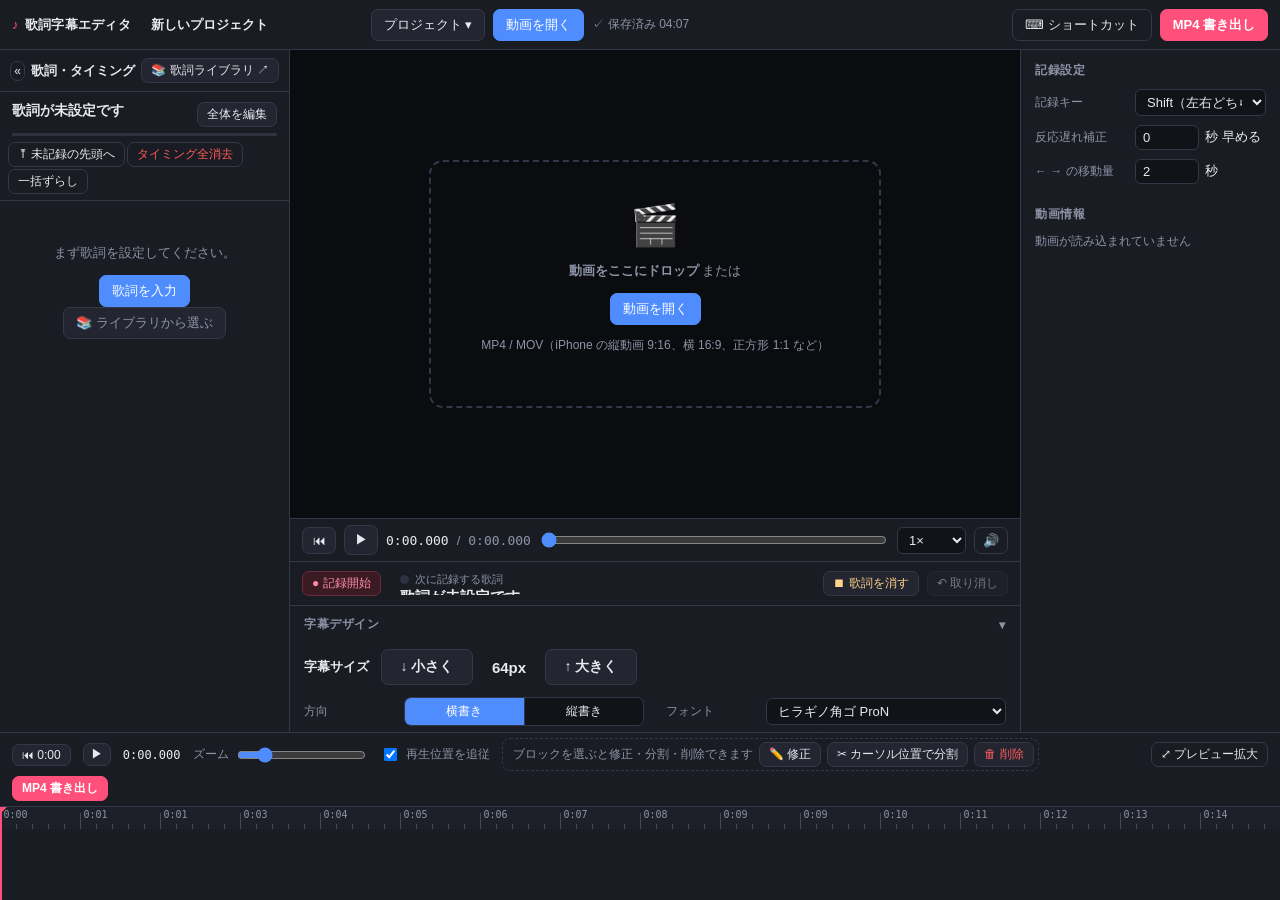
==== commit 237ec01b: "Add files via upload" ====
--- a/index.html
+++ b/index.html
@@ -94,6 +94,7 @@
         <div id="reloadBanner" class="reload-banner" hidden></div>
       </div>
       <div class="transport">
+        <button id="btnToStart" class="btn icon" title="0:00 に戻る">⏮</button>
         <button id="btnPlay" class="btn icon" title="再生/一時停止 (Space)">▶</button>
         <span id="timeCur" class="time">0:00.000</span><span class="muted">/</span><span id="timeDur" class="time muted">0:00.000</span>
         <input id="seek" type="range" min="0" max="1000" step="1" value="0" class="seek">
@@ -145,6 +146,7 @@
   <!-- 下：タイムライン -->
   <footer class="timeline-area">
     <div class="tl-toolbar">
+      <button id="btnToStart2" class="btn sm" title="0:00 に戻る">⏮ 0:00</button>
       <button id="btnPlay2" class="btn icon sm" title="再生/一時停止">▶</button>
       <span id="tlTime" class="time small">0:00.000</span>
       <label class="small muted">ズーム <input id="tlZoom" type="range" min="10" max="400" value="80"></label>
--- a/css/app.css
+++ b/css/app.css
@@ -97,6 +97,12 @@
 @keyframes pulse { 50% { opacity: .35; } }
 .line-text { flex: 1; word-break: break-all; line-height: 1.45; }
 .line-time { font-family: ui-monospace, Menlo, monospace; font-size: 11px; color: var(--muted); white-space: nowrap; font-variant-numeric: tabular-nums; }
+/* 各行の「ここから記録」 */
+.line-rec { flex-shrink: 0; align-self: center; background: transparent; border: 1px solid var(--line); color: var(--muted); border-radius: 999px; font-size: 10px; padding: 1px 7px; cursor: pointer; white-space: nowrap; opacity: 0; transition: opacity .12s; }
+.line:hover .line-rec, .line.selected .line-rec, .line.cursor .line-rec { opacity: 1; }
+.line-rec:hover { border-color: var(--accent); color: #ffb3c6; }
+.line.cursor .line-rec { background: #4a1a2b; border-color: var(--accent); color: #ffb3c6; font-weight: 700; }
+@media (hover: none) { .line-rec { opacity: 1; font-size: 11px; padding: 3px 8px; } }
 .line.recorded .line-time { color: #9fd9bf; }
 .line-handle { cursor: grab; color: var(--muted); padding: 0 2px; user-select: none; }
 .line-edit { margin-top: 7px; display: grid; gap: 6px; cursor: default; }
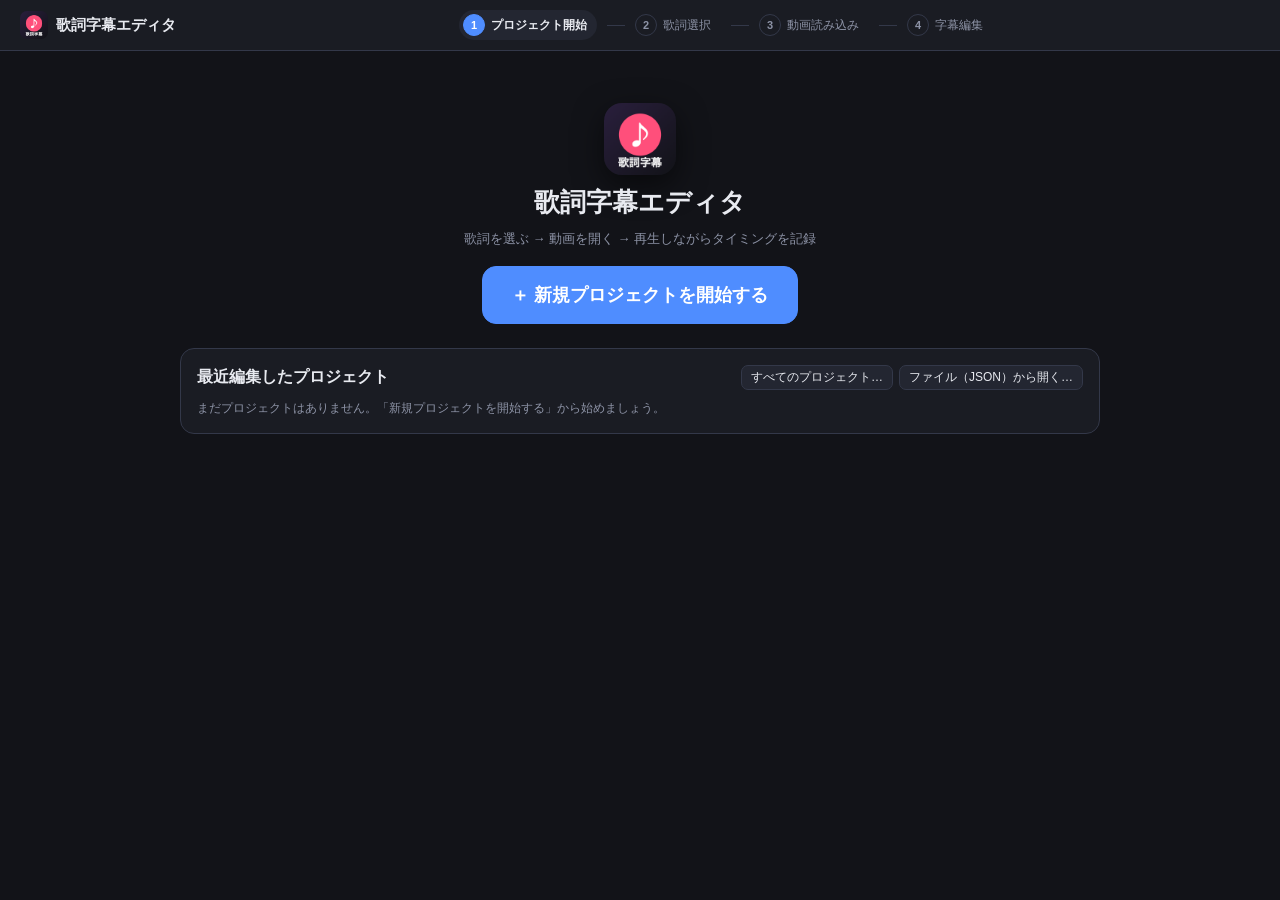
==== commit 57ba06bb: "Add files via upload" ====
--- a/index.html
+++ b/index.html
@@ -20,6 +20,7 @@
 <body>
 <div id="app">
   <header class="topbar">
+    <button id="btnHome" class="btn ghost icon" title="スタート画面へ（新規プロジェクト・保存済みプロジェクト）" aria-label="スタート画面へ">🏠</button>
     <div class="brand">歌詞字幕エディタ</div>
     <input id="projectName" class="project-name" placeholder="プロジェクト名" title="プロジェクト名">
     <div class="menu-wrap">
@@ -36,6 +37,7 @@
         <button data-act="exportAss">字幕を ASS で書き出し</button>
       </div>
     </div>
+    <button id="btnBackVideo" class="btn" title="動画読み込みの画面に戻る（動画の確認・差し替え）">← 動画</button>
     <button id="btnOpenVideo" class="btn primary">動画を開く</button>
     <span id="saveState" class="save-state">—</span>
     <div class="spacer"></div>
@@ -172,6 +174,9 @@
   </footer>
 </div>
 
+<!-- プロジェクト開始フロー（スタート画面・歌詞選択・動画読み込み）。js/flow.js が中身を作る -->
+<div id="flow" class="flow" hidden></div>
+
 <!-- モーダル -->
 <div id="modal" class="modal" hidden>
   <div class="modal-card" id="modalCard"></div>
--- a/css/app.css
+++ b/css/app.css
@@ -137,6 +137,8 @@
 .lib-page-head input { flex: 1; min-width: 0; }
 .lib-grid { display: grid; grid-template-columns: repeat(auto-fill, minmax(300px, 1fr)); gap: 10px; padding: 0; overflow: visible; }
 .lib-grid .lib-item { margin: 0; }
+.lib-bottombar { display: none; }
+.lib-bottombar a.btn { text-decoration: none; color: var(--fg); }
 
 /* 中央 */
 .center { flex: 1; display: flex; flex-direction: column; min-width: 0; min-height: 0; background: #0b0c10; }
@@ -150,7 +152,10 @@
 .drop-hint { text-align: center; color: var(--muted); border: 2px dashed var(--line); border-radius: 14px; padding: 40px 50px; }
 .drop-hint .drop-icon { font-size: 40px; }
 .stage-wrap.dragover .drop-hint, .stage-wrap.dragover .stage { outline: 3px dashed var(--primary); }
-.reload-banner { position: absolute; top: 12px; left: 50%; transform: translateX(-50%); background: #3b2f12; border: 1px solid #806221; color: #ffe2a3; padding: 10px 14px; border-radius: 9px; display: flex; gap: 10px; align-items: center; z-index: 5; max-width: 90%; flex-wrap: wrap; }
+.banner-close { position: absolute; top: 6px; right: 6px; width: 36px; height: 36px; border-radius: 50%; border: 1px solid #806221; background: rgba(0,0,0,.25); color: #ffe2a3; font-size: 16px; line-height: 1; cursor: pointer; }
+.banner-close:hover { background: rgba(0,0,0,.45); }
+.btn.danger-fill { background: var(--danger); border-color: var(--danger); color: #fff; font-weight: 700; }
+.reload-banner { position: absolute; top: 12px; left: 50%; transform: translateX(-50%); background: #3b2f12; border: 1px solid #806221; color: #ffe2a3; padding: 10px 52px 10px 14px; border-radius: 9px; display: flex; gap: 10px; align-items: center; z-index: 5; max-width: 90%; flex-wrap: wrap; }
 .transport { display: flex; align-items: center; gap: 8px; padding: 6px 12px; background: var(--bg2); border-top: 1px solid var(--line); }
 .time { font-family: ui-monospace, Menlo, monospace; font-variant-numeric: tabular-nums; }
 .seek { flex: 1; min-width: 60px; }
@@ -319,6 +324,16 @@
   #app.left-collapsed .left-title { writing-mode: horizontal-tb; flex: 1; }
   .lib-grid { grid-template-columns: 1fr; }
   .lib-topbar .brand { display: block; }
+  /* 歌詞ライブラリ：上部のボタンは隠し、画面下部の固定バーに置く */
+  .lib-topbar #btnBack, .lib-topbar #btnNewLyrics { display: none; }
+  .lib-topbar { justify-content: center; }
+  .lib-bottombar { display: flex; gap: 10px; position: fixed; left: 0; right: 0; bottom: 0; z-index: 30;
+    padding: 10px 12px calc(10px + env(safe-area-inset-bottom)); background: rgba(26, 28, 35, .96);
+    border-top: 1px solid var(--line); -webkit-backdrop-filter: blur(10px); backdrop-filter: blur(10px); }
+  .lib-bottombar .btn { flex: 1; min-height: 50px; display: flex; align-items: center; justify-content: center; font-size: 16px; font-weight: 700; border-radius: 12px; }
+  /* 固定バーの分だけ下に余白を取り、最後の歌詞がバーに隠れないようにする */
+  .lib-page { padding-bottom: calc(96px + env(safe-area-inset-bottom)); }
+  .page-library .toast { bottom: auto; top: calc(10px + env(safe-area-inset-top)); }
   .line { padding: 9px 8px; }
   .line-handle { display: none; }
   .adj { grid-template-columns: 1fr; gap: 3px; }
@@ -337,3 +352,141 @@
   #btnPlay2, #tlTime, #btnExport2 { display: none; }
   .kbd-table td:first-child { width: 110px; }
 }
+
+/* セクション（Aメロ・サビなど） */
+.sec-head { list-style: none; margin: 10px 0 2px; padding: 3px 8px; font-size: 11px; font-weight: 700; color: #ffaa3c; border-bottom: 1px solid #ffaa3c55; cursor: pointer; }
+.sec-head:first-child { margin-top: 2px; }
+.sec-head:hover { background: #ffaa3c14; }
+.lib-item-secs { display: flex; flex-wrap: wrap; gap: 4px; margin-bottom: 6px; }
+.sec-chip { font-size: 10px; color: #ffaa3c; border: 1px solid #ffaa3c66; border-radius: 999px; padding: 0 7px; }
+.ex-secs { display: flex; flex-direction: column; gap: 6px; border: 1px solid var(--line); border-radius: 10px; padding: 10px; margin-bottom: 10px; }
+.ex-sec { display: flex; align-items: center; gap: 8px; flex-wrap: wrap; }
+.ex-sec.off { opacity: .5; }
+.ex-results { list-style: none; margin: 0; padding: 0; display: flex; flex-direction: column; gap: 6px; }
+.ex-results li { display: flex; justify-content: space-between; align-items: center; gap: 8px; flex-wrap: wrap; border-bottom: 1px solid var(--line); padding-bottom: 6px; }
+
+/* ============================================================
+   プロジェクト開始フロー（スタート画面・歌詞選択・動画読み込み）
+   ============================================================ */
+body.flow-open { overflow: hidden !important; }
+.flow { position: fixed; inset: 0; z-index: 60; background: var(--bg); overflow: hidden; }
+.flow-wrap { height: 100%; display: flex; flex-direction: column; }
+.flow-head { display: flex; align-items: center; gap: 16px; padding: 10px 20px; padding-top: calc(10px + env(safe-area-inset-top)); border-bottom: 1px solid var(--line); background: var(--bg2); flex: none; }
+.flow-brand { display: flex; align-items: center; gap: 8px; font-weight: 700; font-size: 15px; white-space: nowrap; }
+.flow-brand img { border-radius: 7px; }
+.stepper { display: flex; gap: 6px; list-style: none; margin: 0 auto; padding: 0; }
+.stepper li { display: flex; align-items: center; gap: 6px; color: var(--muted); font-size: 12px; padding: 4px 10px 4px 4px; border-radius: 999px; }
+.stepper li + li::before { content: ''; width: 18px; height: 1px; background: var(--line); margin-right: 4px; }
+.stepper .step-no { width: 22px; height: 22px; border-radius: 50%; display: inline-flex; align-items: center; justify-content: center; border: 1px solid var(--line); font-weight: 700; font-size: 11px; }
+.stepper li.done { color: var(--ok); }
+.stepper li.done .step-no { background: var(--ok); border-color: var(--ok); color: #08130e; }
+.stepper li.current { color: var(--fg); background: var(--bg3); font-weight: 700; }
+.stepper li.current .step-no { background: var(--primary); border-color: var(--primary); color: #fff; }
+.step-mini { display: none; }
+.flow-main { flex: 1; overflow: auto; -webkit-overflow-scrolling: touch; padding: 24px 20px 32px; display: flex; flex-direction: column; gap: 16px; align-items: center; }
+.flow-main > * { width: min(920px, 100%); }
+.flow-actions { flex: none; display: flex; gap: 10px; justify-content: space-between; padding: 12px 20px; padding-bottom: calc(12px + env(safe-area-inset-bottom)); border-top: 1px solid var(--line); background: var(--bg2); }
+.flow-actions.mobile-only { display: none; }
+.flow-actions .btn { min-width: 140px; }
+.btn.lg { padding: 11px 18px; font-size: 15px; font-weight: 700; border-radius: 10px; }
+.btn.xl { padding: 16px 28px; font-size: 18px; font-weight: 700; border-radius: 14px; }
+.btn.grow { flex: 0 1 360px; }
+.btn:disabled { opacity: .45; cursor: not-allowed; }
+.flow-card { background: var(--bg2); border: 1px solid var(--line); border-radius: 14px; padding: 16px; box-sizing: border-box; }
+.flow-card h2, .flow-title h2 { margin: 0; font-size: 16px; }
+.flow-title h2 { font-size: 20px; }
+.flow-title p { margin: 6px 0 0; line-height: 1.6; }
+.card-head { display: flex; justify-content: space-between; align-items: center; gap: 10px; flex-wrap: wrap; margin-bottom: 10px; }
+.flow-hero { text-align: center; padding: 28px 0 8px; display: flex; flex-direction: column; align-items: center; gap: 10px; }
+.flow-hero h1 { margin: 0; font-size: 26px; }
+.flow-hero p { margin: 0 0 8px; }
+.hero-logo { border-radius: 18px; box-shadow: 0 10px 30px #0008; }
+.recent-list { list-style: none; margin: 0; padding: 0; display: grid; grid-template-columns: repeat(auto-fill, minmax(260px, 1fr)); gap: 8px; }
+.recent-list li.empty, .recent-list li.muted { grid-column: 1 / -1; }
+.recent-item { width: 100%; text-align: left; display: flex; flex-direction: column; gap: 3px; background: var(--bg); border: 1px solid var(--line); border-radius: 10px; padding: 11px 12px; color: var(--fg); cursor: pointer; font: inherit; min-height: 64px; }
+.recent-item:hover { border-color: var(--primary); }
+.recent-list li.current .recent-item { border-color: #4f8dff88; }
+.recent-title { font-weight: 700; font-size: 14px; overflow: hidden; text-overflow: ellipsis; white-space: nowrap; }
+.tag { font-size: 10px; font-weight: 700; color: var(--primary); border: 1px solid var(--primary); border-radius: 999px; padding: 0 6px; vertical-align: 2px; }
+.new-lyrics-card { display: flex; align-items: center; gap: 14px; flex-wrap: wrap; }
+.lyr-layout { display: grid; grid-template-columns: minmax(0, 1fr) minmax(0, 1.1fr); gap: 16px; }
+.lyr-list-col { min-width: 0; display: flex; flex-direction: column; }
+.lyr-search { width: 100%; box-sizing: border-box; margin-bottom: 8px; padding: 8px 10px; }
+.lyr-list { list-style: none; margin: 0; padding: 0; max-height: 52vh; overflow: auto; display: flex; flex-direction: column; gap: 6px; }
+.lyr-item { width: 100%; text-align: left; display: flex; flex-direction: column; gap: 3px; background: var(--bg); border: 1px solid var(--line); border-radius: 10px; padding: 10px 12px; color: var(--fg); cursor: pointer; font: inherit; }
+.lyr-item:hover { border-color: #4f8dff88; }
+.lyr-item.selected { border-color: var(--primary); background: #1b2a47; box-shadow: inset 3px 0 0 var(--primary); }
+.lyr-title { font-weight: 700; }
+.lyr-preview { white-space: nowrap; overflow: hidden; text-overflow: ellipsis; }
+.lyr-detail-col { min-width: 0; background: var(--bg); border: 1px solid var(--line); border-radius: 10px; padding: 12px 14px; display: flex; flex-direction: column; max-height: calc(52vh + 46px); }
+.lyr-detail-head h3 { margin: 0 0 3px; font-size: 17px; }
+.lyr-detail-lines, .nl-preview { margin: 10px 0 0; padding: 0 0 0 2.4em; overflow: auto; line-height: 1.75; flex: 1; }
+.lyr-detail-lines li.sec, .nl-preview li.sec { list-style: none; margin: 8px 0 0 -2.4em; color: #ffaa3c; font-size: 12px; font-weight: 700; }
+.lyr-detail-empty { margin: auto; text-align: center; }
+.back-to-list { display: none; align-self: flex-start; margin-bottom: 8px; }
+.new-lyrics-form .block { display: grid; gap: 5px; margin-bottom: 12px; }
+.new-lyrics-form .block > span { color: var(--muted); font-size: 12px; line-height: 1.5; }
+.new-lyrics-form input, .new-lyrics-form textarea { width: 100%; box-sizing: border-box; }
+.new-lyrics-form textarea { resize: vertical; line-height: 1.6; }
+.new-lyrics-form textarea { min-height: 220px; }
+.req { font-size: 10px; color: var(--accent); border: 1px solid var(--accent); border-radius: 4px; padding: 0 4px; margin-left: 4px; }
+.line-adder { display: flex; gap: 8px; }
+.line-adder input { flex: 1; min-width: 0; }
+.nl-preview-head { display: flex; justify-content: space-between; align-items: center; }
+.nl-preview { max-height: 30vh; background: var(--bg); border: 1px solid var(--line); border-radius: 8px; padding-top: 6px; padding-bottom: 6px; }
+.nl-preview:empty { display: none; }
+.video-card { display: flex; flex-direction: column; align-items: center; gap: 14px; }
+.vid-drop { width: 100%; box-sizing: border-box; border: 2px dashed var(--line); border-radius: 14px; padding: 36px 16px; text-align: center; display: flex; flex-direction: column; align-items: center; gap: 10px; }
+.vid-drop.dragover { border-color: var(--primary); background: #4f8dff14; }
+.vid-drop .drop-icon { font-size: 42px; }
+.vid-busy { padding: 40px; color: var(--muted); }
+.vid-error { width: 100%; box-sizing: border-box; background: #3a1c1f; border: 1px solid #8a3a40; color: #ffd0d3; border-radius: 12px; padding: 14px; display: flex; flex-direction: column; gap: 8px; align-items: flex-start; }
+.vid-error ul { margin: 0; padding-left: 1.3em; line-height: 1.6; }
+.vid-frame { background: #000; border-radius: 12px; overflow: hidden; display: flex; justify-content: center; max-width: 100%; }
+.vid-frame video { display: block; max-width: 100%; max-height: 56vh; max-height: 56dvh; }
+.vid-frame.portrait video { height: 56vh; height: 56dvh; width: auto; }
+.vid-info { display: grid; grid-template-columns: auto 1fr; gap: 4px 14px; margin: 0; font-size: 13px; }
+.vid-info dt { color: var(--muted); }
+.vid-info dd { margin: 0; word-break: break-all; }
+body.flow-open .toast { bottom: calc(90px + env(safe-area-inset-bottom)); top: auto; }
+.topbar #btnHome { font-size: 16px; padding: 4px 8px; }
+
+@media (max-width: 1050px) {
+  .stepper .step-name { display: none; }
+  .stepper li.current .step-name { display: inline; }
+}
+@media (max-width: 700px) {
+  .flow-head { padding: 8px 12px; padding-top: calc(8px + env(safe-area-inset-top)); gap: 10px; justify-content: space-between; }
+  .flow-brand span { font-size: 14px; }
+  .stepper { display: none; }
+  .step-mini { display: flex; align-items: center; gap: 6px; font-size: 13px; white-space: nowrap; }
+  .step-mini .dots { display: inline-flex; gap: 3px; }
+  .step-mini .dots i { width: 7px; height: 7px; border-radius: 50%; background: var(--bg4); }
+  .step-mini .dots i.done { background: var(--ok); }
+  .step-mini .dots i.current { background: var(--primary); width: 16px; border-radius: 4px; }
+  .flow-main { padding: 14px 12px 20px; gap: 12px; }
+  .flow-title h2 { font-size: 18px; }
+  .flow-actions, .flow-actions.mobile-only { display: flex; padding: 10px 12px; padding-bottom: calc(10px + env(safe-area-inset-bottom)); }
+  .flow-actions .btn { min-width: 0; min-height: 50px; display: flex; align-items: center; justify-content: center; }
+  .flow-actions .btn.grow { flex: 1; }
+  .flow-hero { padding-top: 12px; }
+  .flow-hero h1 { font-size: 22px; }
+  .flow-hero .btn.xl { width: 100%; }
+  .recent-list { grid-template-columns: 1fr; }
+  .card-head .btn { min-height: 40px; }
+  .new-lyrics-card .btn { width: 100%; min-height: 50px; }
+  .lyr-layout { grid-template-columns: 1fr; }
+  .lyr-list { max-height: none; }
+  .lyr-item { padding: 12px; min-height: 60px; }
+  .lyr-layout:not(.show-detail) .lyr-detail-col { display: none; }
+  .lyr-layout.show-detail .lyr-list-col { display: none; }
+  .lyr-detail-col { max-height: none; }
+  .back-to-list { display: inline-flex; min-height: 40px; }
+  .line-adder .btn { white-space: nowrap; }
+  .new-lyrics-form textarea { min-height: 180px; }
+  .vid-frame.portrait video { height: 50dvh; }
+  .vid-frame video { max-height: 50dvh; }
+  .pc-only { display: none; }
+  /* スマホの編集画面：動画は「← 動画」（動画読み込み画面）から開く。トップバーを1行に収める */
+  .topbar #btnOpenVideo { display: none; }
+}
